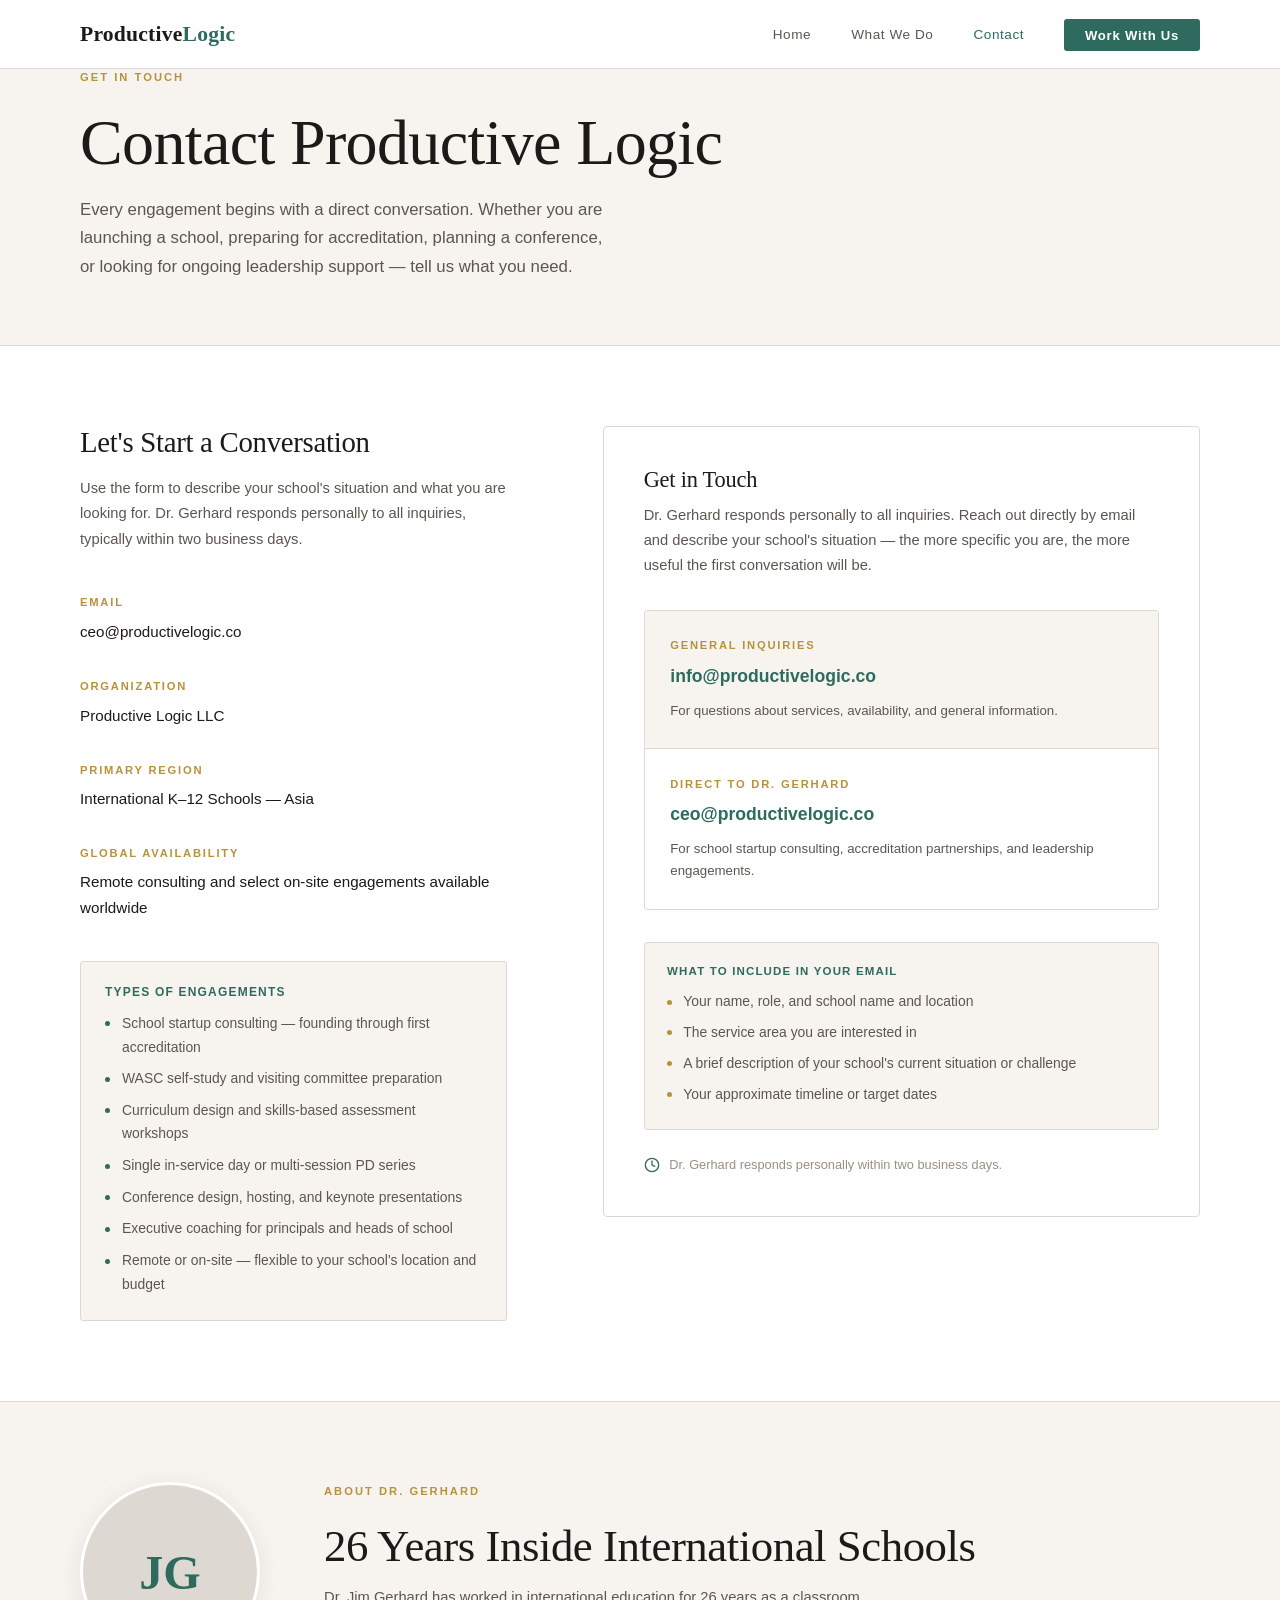
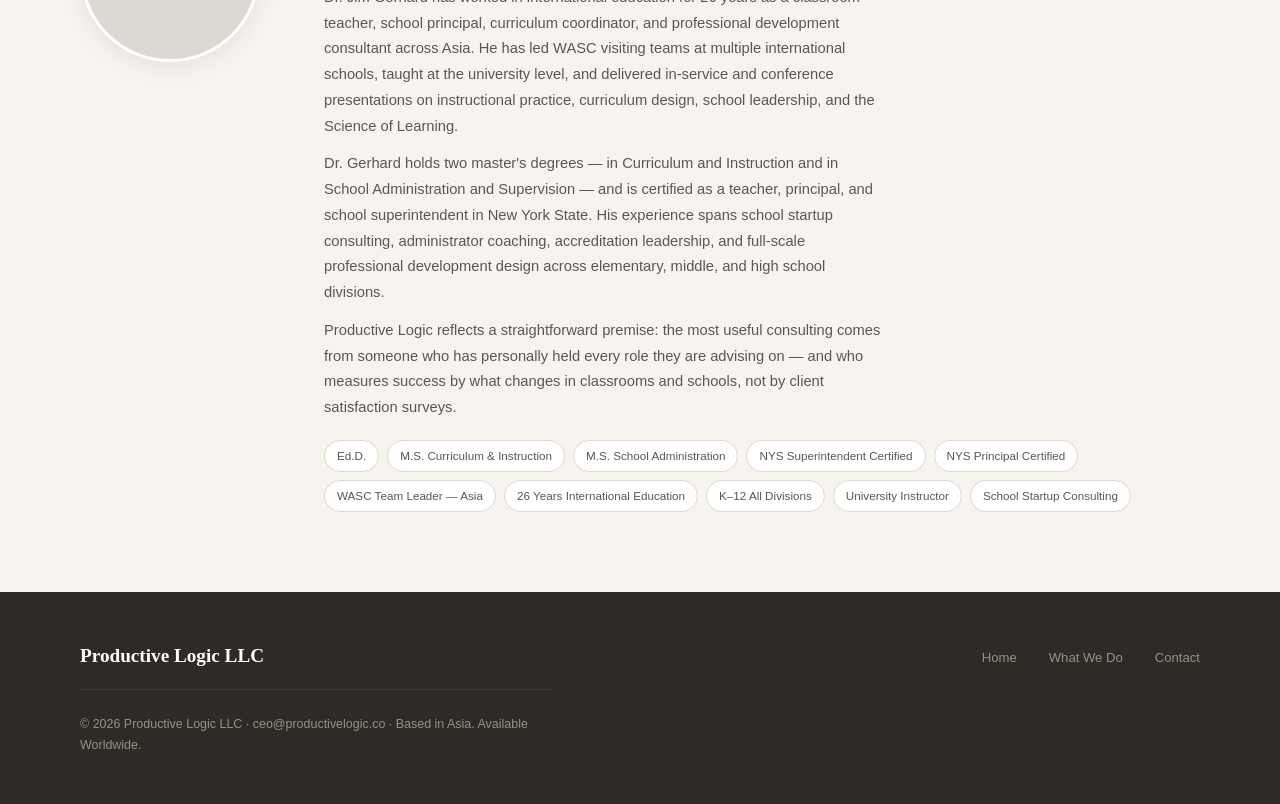
==== contact.html @ 3599cb8c "Rename contact (1).html to contact.html" ====
<!DOCTYPE html>
<html lang="en">
<head>
  <meta charset="UTF-8" />
  <meta name="viewport" content="width=device-width, initial-scale=1.0" />
  <title>Contact — Productive Logic</title>
  <meta name="description" content="Contact Productive Logic to discuss school startup consulting, WASC accreditation, professional development, conference hosting, or leadership consulting for your international school." />
  <link rel="stylesheet" href="css/style.css" />
  <style>
    .page-hero {
      background: var(--warm-bg);
      padding: 5rem 0 4rem;
      border-bottom: 1px solid var(--rule);
    }
    .page-hero h1 { margin-bottom: 1rem; }
    .page-hero p  { font-size: 1.05rem; max-width: 58ch; }

    .contact-section { padding: 5rem 0; }
    .contact-layout {
      display: grid;
      grid-template-columns: 1fr 1.4fr;
      gap: 6rem;
      align-items: start;
    }

    .contact-info h2 { font-size: 1.8rem; margin-bottom: 1rem; }
    .contact-info > p { font-size: 0.92rem; line-height: 1.75; margin-bottom: 2.5rem; }

    .contact-block { margin-bottom: 2rem; }
    .contact-block-label {
      font-size: 0.7rem;
      font-weight: 600;
      letter-spacing: 0.16em;
      text-transform: uppercase;
      color: var(--gold);
      display: block;
      margin-bottom: 0.4rem;
    }
    .contact-block a, .contact-block p {
      font-size: 0.95rem;
      color: var(--ink);
      font-weight: 500;
    }
    .contact-block a:hover { color: var(--accent); }

    .availability-box {
      background: var(--warm-bg);
      border: 1px solid var(--rule);
      padding: 1.5rem;
      border-radius: 3px;
      margin-top: 2.5rem;
    }
    .availability-box h4 {
      font-family: 'Inter', sans-serif;
      font-size: 0.75rem;
      font-weight: 600;
      letter-spacing: 0.1em;
      text-transform: uppercase;
      color: var(--accent);
      margin-bottom: 0.75rem;
    }
    .availability-box ul { list-style: none; display: flex; flex-direction: column; gap: 0.5rem; }
    .availability-box li {
      display: flex;
      align-items: flex-start;
      gap: 0.75rem;
      font-size: 0.87rem;
      color: var(--slate);
    }
    .availability-box li::before {
      content: '';
      flex-shrink: 0;
      width: 5px; height: 5px;
      border-radius: 50%;
      background: var(--accent);
      margin-top: 0.6rem;
    }

    .contact-form-wrap {
      background: var(--white);
      border: 1px solid var(--rule);
      border-radius: 4px;
      padding: 2.5rem;
    }
    .contact-form-wrap h3 { font-size: 1.4rem; margin-bottom: 0.6rem; }
    .contact-form-wrap > p { font-size: 0.92rem; color: var(--slate); margin-bottom: 2rem; line-height: 1.7; }

    .direct-contact-block {
      display: flex;
      flex-direction: column;
      gap: 0;
      border: 1px solid var(--rule);
      border-radius: 3px;
      overflow: hidden;
      margin-bottom: 2rem;
    }
    .direct-contact-item { padding: 1.6rem; }
    .direct-contact-item:first-child { background: var(--warm-bg); }
    .direct-contact-divider { height: 1px; background: var(--rule); }
    .direct-email {
      display: block;
      font-size: 1.1rem;
      font-weight: 600;
      color: var(--accent);
      margin: 0.3rem 0 0.5rem;
      transition: color 0.2s;
      word-break: break-all;
    }
    .direct-email:hover { color: var(--accent-lt); }
    .direct-note { font-size: 0.83rem; color: var(--slate); margin: 0; }

    .what-to-include {
      background: var(--warm-bg);
      border: 1px solid var(--rule);
      padding: 1.4rem;
      border-radius: 3px;
      margin-bottom: 1.5rem;
    }
    .what-to-include h4 {
      font-family: 'Inter', sans-serif;
      font-size: 0.72rem;
      font-weight: 600;
      letter-spacing: 0.1em;
      text-transform: uppercase;
      color: var(--accent);
      margin-bottom: 0.75rem;
    }
    .what-to-include ul { list-style: none; display: flex; flex-direction: column; gap: 0.45rem; }
    .what-to-include li {
      display: flex;
      align-items: flex-start;
      gap: 0.7rem;
      font-size: 0.87rem;
      color: var(--slate);
    }
    .what-to-include li::before {
      content: '';
      flex-shrink: 0;
      width: 5px; height: 5px;
      border-radius: 50%;
      background: var(--gold);
      margin-top: 0.58rem;
    }

    .response-note {
      display: flex;
      align-items: center;
      gap: 0.6rem;
      font-size: 0.8rem;
      color: var(--mid);
    }
    .response-note svg { flex-shrink: 0; color: var(--accent); }

    /* About strip */
    .about-strip {
      background: var(--warm-bg);
      padding: 5rem 0;
      border-top: 1px solid var(--rule);
    }
    .about-inner {
      display: grid;
      grid-template-columns: auto 1fr;
      gap: 4rem;
      align-items: start;
    }
    .about-avatar {
      width: 180px; height: 180px;
      border-radius: 50%;
      background: var(--rule);
      display: flex;
      align-items: center;
      justify-content: center;
      flex-shrink: 0;
      border: 3px solid var(--white);
      box-shadow: 0 4px 24px rgba(0,0,0,0.08);
    }
    .about-avatar-initials {
      font-family: 'Cormorant Garamond', serif;
      font-size: 3rem;
      font-weight: 600;
      color: var(--accent);
    }
    .about-text h2 { margin-bottom: 0.8rem; }
    .about-text p  { font-size: 0.92rem; line-height: 1.75; margin-bottom: 0.75rem; }
    .credential-pills { display: flex; flex-wrap: wrap; gap: 0.5rem; margin-top: 1.2rem; }
    .pill {
      background: var(--white);
      border: 1px solid var(--rule);
      color: var(--slate);
      font-size: 0.73rem;
      font-weight: 500;
      padding: 0.32rem 0.75rem;
      border-radius: 100px;
    }

    @media (max-width: 768px) {
      .contact-layout { grid-template-columns: 1fr; gap: 3rem; }
      .about-inner { grid-template-columns: 1fr; gap: 2rem; }
      .about-avatar { width: 120px; height: 120px; }
      .about-avatar-initials { font-size: 2rem; }
    }
  </style>
</head>
<body class="page-body">

  <nav>
    <div class="nav-inner">
      <a href="index.html" class="nav-logo">Productive<span>Logic</span></a>
      <button class="nav-toggle" aria-label="Toggle menu"><span></span><span></span><span></span></button>
      <ul class="nav-links">
        <li><a href="index.html">Home</a></li>
        <li><a href="what-we-do.html">What We Do</a></li>
        <li><a href="contact.html" class="active">Contact</a></li>
        <li><a href="contact.html" class="nav-cta">Work With Us</a></li>
      </ul>
    </div>
  </nav>

  <section class="page-hero">
    <div class="container">
      <span class="section-label">Get in Touch</span>
      <h1>Contact Productive Logic</h1>
      <p>Every engagement begins with a direct conversation. Whether you are launching a school, preparing for accreditation, planning a conference, or looking for ongoing leadership support — tell us what you need.</p>
    </div>
  </section>

  <section class="contact-section">
    <div class="container">
      <div class="contact-layout">

        <div class="contact-info">
          <h2>Let's Start a Conversation</h2>
          <p>Use the form to describe your school's situation and what you are looking for. Dr. Gerhard responds personally to all inquiries, typically within two business days.</p>

          <div class="contact-block">
            <span class="contact-block-label">Email</span>
            <a href="mailto:ceo@productivelogic.co">ceo@productivelogic.co</a>
          </div>
          <div class="contact-block">
            <span class="contact-block-label">Organization</span>
            <p>Productive Logic LLC</p>
          </div>
          <div class="contact-block">
            <span class="contact-block-label">Primary Region</span>
            <p>International K–12 Schools — Asia</p>
          </div>
          <div class="contact-block">
            <span class="contact-block-label">Global Availability</span>
            <p>Remote consulting and select on-site engagements available worldwide</p>
          </div>

          <div class="availability-box">
            <h4>Types of Engagements</h4>
            <ul>
              <li>School startup consulting — founding through first accreditation</li>
              <li>WASC self-study and visiting committee preparation</li>
              <li>Curriculum design and skills-based assessment workshops</li>
              <li>Single in-service day or multi-session PD series</li>
              <li>Conference design, hosting, and keynote presentations</li>
              <li>Executive coaching for principals and heads of school</li>
              <li>Remote or on-site — flexible to your school's location and budget</li>
            </ul>
          </div>
        </div>

        <div class="contact-form-wrap">
          <h3>Get in Touch</h3>
          <p>Dr. Gerhard responds personally to all inquiries. Reach out directly by email and describe your school's situation — the more specific you are, the more useful the first conversation will be.</p>

          <div class="direct-contact-block">
            <div class="direct-contact-item">
              <span class="contact-block-label">General Inquiries</span>
              <a href="mailto:info@productivelogic.co" class="direct-email">info@productivelogic.co</a>
              <p class="direct-note">For questions about services, availability, and general information.</p>
            </div>
            <div class="direct-contact-divider"></div>
            <div class="direct-contact-item">
              <span class="contact-block-label">Direct to Dr. Gerhard</span>
              <a href="mailto:ceo@productivelogic.co" class="direct-email">ceo@productivelogic.co</a>
              <p class="direct-note">For school startup consulting, accreditation partnerships, and leadership engagements.</p>
            </div>
          </div>

          <div class="what-to-include">
            <h4>What to Include in Your Email</h4>
            <ul>
              <li>Your name, role, and school name and location</li>
              <li>The service area you are interested in</li>
              <li>A brief description of your school's current situation or challenge</li>
              <li>Your approximate timeline or target dates</li>
            </ul>
          </div>

          <div class="response-note">
            <svg viewBox="0 0 24 24" width="16" height="16" stroke="currentColor" fill="none" stroke-width="2" stroke-linecap="round" stroke-linejoin="round"><circle cx="12" cy="12" r="10"/><polyline points="12 6 12 12 16 14"/></svg>
            Dr. Gerhard responds personally within two business days.
          </div>
        </div>

      </div>
    </div>
  </section>

  <section class="about-strip">
    <div class="container">
      <div class="about-inner">
        <div class="about-avatar">
          <span class="about-avatar-initials">JG</span>
        </div>
        <div class="about-text">
          <span class="section-label">About Dr. Gerhard</span>
          <h2>26 Years Inside International Schools</h2>
          <p>
            Dr. Jim Gerhard has worked in international education for 26 years as a classroom teacher, school principal, curriculum coordinator, and professional development consultant across Asia. He has led WASC visiting teams at multiple international schools, taught at the university level, and delivered in-service and conference presentations on instructional practice, curriculum design, school leadership, and the Science of Learning.
          </p>
          <p>
            Dr. Gerhard holds two master's degrees — in Curriculum and Instruction and in School Administration and Supervision — and is certified as a teacher, principal, and school superintendent in New York State. His experience spans school startup consulting, administrator coaching, accreditation leadership, and full-scale professional development design across elementary, middle, and high school divisions.
          </p>
          <p>
            Productive Logic reflects a straightforward premise: the most useful consulting comes from someone who has personally held every role they are advising on — and who measures success by what changes in classrooms and schools, not by client satisfaction surveys.
          </p>
          <div class="credential-pills">
            <span class="pill">Ed.D.</span>
            <span class="pill">M.S. Curriculum &amp; Instruction</span>
            <span class="pill">M.S. School Administration</span>
            <span class="pill">NYS Superintendent Certified</span>
            <span class="pill">NYS Principal Certified</span>
            <span class="pill">WASC Team Leader — Asia</span>
            <span class="pill">26 Years International Education</span>
            <span class="pill">K–12 All Divisions</span>
            <span class="pill">University Instructor</span>
            <span class="pill">School Startup Consulting</span>
          </div>
        </div>
      </div>
    </div>
  </section>

  <footer>
    <div class="container">
      <div class="footer-inner">
        <div class="footer-logo">Productive Logic LLC</div>
        <ul class="footer-links">
          <li><a href="index.html">Home</a></li>
          <li><a href="what-we-do.html">What We Do</a></li>
          <li><a href="contact.html">Contact</a></li>
        </ul>
      </div>
      <p class="footer-copy">© 2026 Productive Logic LLC · ceo@productivelogic.co · Based in Asia. Available Worldwide.</p>
    </div>
  </footer>

  <script src="js/main.js"></script>
</body>
</html>
---- css/style.css ----
/* ============================================
   PRODUCTIVE LOGIC — Design System
   Palette: Modern Warm
   ============================================ */

:root {
  --ink:        #1C1A18;
  --warm-dark:  #2E2A25;
  --slate:      #5C5650;
  --mid:        #9A8F85;
  --rule:       #DDD8D2;
  --warm-bg:    #F7F4F0;
  --white:      #FFFFFF;
  --accent:     #2E6B5E;   /* deep teal — confident, international */
  --accent-lt:  #3D8C7C;
  --gold:       #B8923A;   /* warm credential marker */
  --gold-lt:    #F0E6D0;
}

/* ---- Reset ---- */
*, *::before, *::after { box-sizing: border-box; margin: 0; padding: 0; }
html { font-size: 16px; scroll-behavior: smooth; }
img { display: block; max-width: 100%; }
a { color: inherit; text-decoration: none; }

/* ---- Typography ---- */
@import url('https://fonts.googleapis.com/css2?family=Cormorant+Garamond:ital,wght@0,400;0,500;0,600;1,400;1,500&family=Inter:wght@300;400;500;600&display=swap');

body {
  font-family: 'Inter', sans-serif;
  font-weight: 400;
  font-size: 1rem;
  line-height: 1.7;
  color: var(--ink);
  background: var(--white);
  -webkit-font-smoothing: antialiased;
}

h1, h2, h3, h4 {
  font-family: 'Cormorant Garamond', serif;
  font-weight: 500;
  line-height: 1.15;
  letter-spacing: -0.01em;
}

h1 { font-size: clamp(2.4rem, 5vw, 4rem); }
h2 { font-size: clamp(1.8rem, 3.5vw, 2.8rem); }
h3 { font-size: clamp(1.3rem, 2.5vw, 1.8rem); }
h4 { font-size: 1.2rem; }

p { color: var(--slate); max-width: 68ch; }

/* ---- Layout ---- */
.container {
  width: 90%;
  max-width: 1120px;
  margin: 0 auto;
}

section { padding: 6rem 0; }
section:first-of-type { padding-top: 0; }

.section-label {
  font-family: 'Inter', sans-serif;
  font-size: 0.7rem;
  font-weight: 600;
  letter-spacing: 0.18em;
  text-transform: uppercase;
  color: var(--gold);
  display: block;
  margin-bottom: 1.2rem;
}

/* ---- Navigation ---- */
nav {
  position: fixed;
  top: 0; left: 0; right: 0;
  z-index: 100;
  background: rgba(255,255,255,0.95);
  backdrop-filter: blur(8px);
  border-bottom: 1px solid var(--rule);
}

.nav-inner {
  display: flex;
  align-items: center;
  justify-content: space-between;
  height: 68px;
  width: 90%;
  max-width: 1120px;
  margin: 0 auto;
}

.nav-logo {
  font-family: 'Cormorant Garamond', serif;
  font-size: 1.35rem;
  font-weight: 600;
  color: var(--ink);
  letter-spacing: 0.01em;
}

.nav-logo span {
  color: var(--accent);
}

.nav-links {
  display: flex;
  gap: 2.5rem;
  list-style: none;
}

.nav-links a {
  font-size: 0.85rem;
  font-weight: 500;
  color: var(--slate);
  letter-spacing: 0.04em;
  transition: color 0.2s;
}

.nav-links a:hover,
.nav-links a.active { color: var(--accent); }

.nav-cta {
  background: var(--accent);
  color: var(--white) !important;
  padding: 0.55rem 1.3rem;
  border-radius: 3px;
  font-size: 0.82rem !important;
  font-weight: 600 !important;
  letter-spacing: 0.06em !important;
  transition: background 0.2s !important;
}

.nav-cta:hover { background: var(--accent-lt) !important; color: var(--white) !important; }

/* Mobile nav toggle */
.nav-toggle {
  display: none;
  flex-direction: column;
  gap: 5px;
  cursor: pointer;
  background: none;
  border: none;
  padding: 4px;
}
.nav-toggle span {
  display: block;
  width: 24px;
  height: 2px;
  background: var(--ink);
  transition: all 0.3s;
}

/* ---- Buttons ---- */
.btn {
  display: inline-block;
  padding: 0.85rem 2rem;
  font-family: 'Inter', sans-serif;
  font-size: 0.85rem;
  font-weight: 600;
  letter-spacing: 0.06em;
  text-transform: uppercase;
  border-radius: 3px;
  transition: all 0.22s;
  cursor: pointer;
  border: none;
}

.btn-primary {
  background: var(--accent);
  color: var(--white);
}
.btn-primary:hover { background: var(--accent-lt); }

.btn-outline {
  background: transparent;
  color: var(--accent);
  border: 1.5px solid var(--accent);
}
.btn-outline:hover {
  background: var(--accent);
  color: var(--white);
}

/* ---- Dividers ---- */
.rule { border: none; border-top: 1px solid var(--rule); margin: 0; }

/* ---- Footer ---- */
footer {
  background: var(--warm-dark);
  color: var(--mid);
  padding: 3rem 0;
}

.footer-inner {
  display: flex;
  align-items: center;
  justify-content: space-between;
  flex-wrap: wrap;
  gap: 1.5rem;
}

.footer-logo {
  font-family: 'Cormorant Garamond', serif;
  font-size: 1.2rem;
  font-weight: 600;
  color: var(--white);
}

.footer-links {
  display: flex;
  gap: 2rem;
  list-style: none;
}

.footer-links a {
  font-size: 0.82rem;
  color: var(--mid);
  transition: color 0.2s;
}
.footer-links a:hover { color: var(--white); }

.footer-copy {
  font-size: 0.78rem;
  color: var(--mid);
  width: 100%;
  padding-top: 1.5rem;
  border-top: 1px solid rgba(255,255,255,0.08);
  margin-top: 1rem;
}

/* ---- Page wrapper (offset fixed nav) ---- */
.page-body { padding-top: 68px; }

/* ---- Responsive ---- */
@media (max-width: 768px) {
  section { padding: 4rem 0; }

  .nav-links { display: none; flex-direction: column; gap: 0; }
  .nav-links.open {
    display: flex;
    position: absolute;
    top: 68px; left: 0; right: 0;
    background: var(--white);
    border-bottom: 1px solid var(--rule);
    padding: 1rem 0;
  }
  .nav-links.open li a {
    display: block;
    padding: 0.75rem 5%;
    font-size: 1rem;
  }
  .nav-toggle { display: flex; }

  .footer-inner { flex-direction: column; align-items: flex-start; }
}
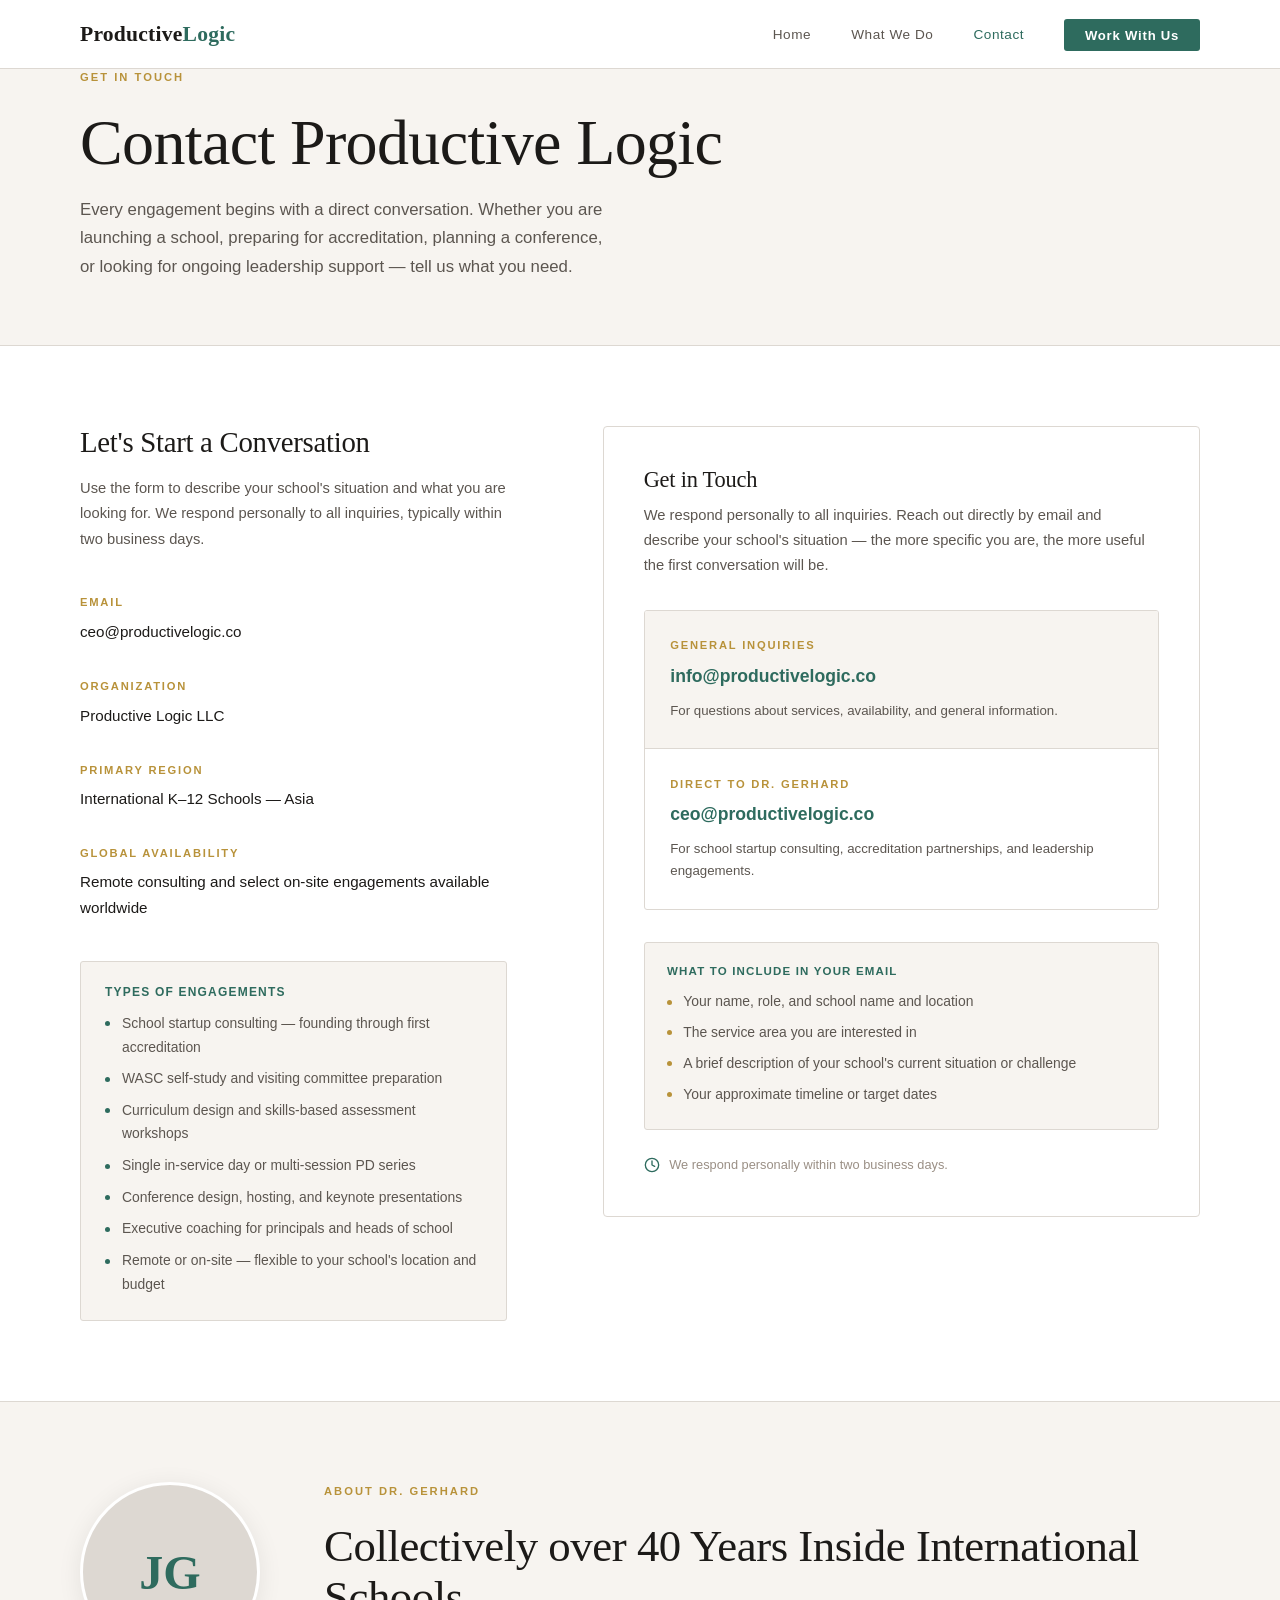
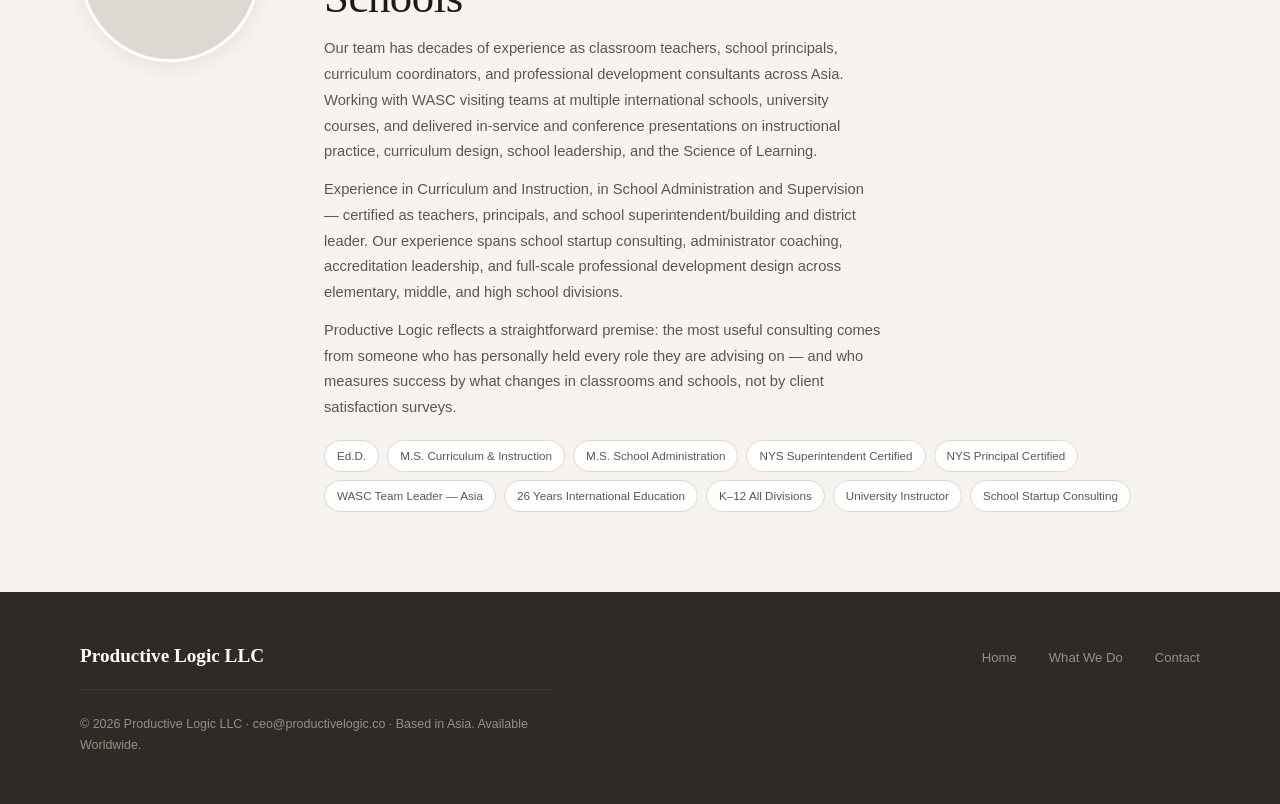
==== commit cb01c98c: "Update contact.html" ====
--- a/contact.html
+++ b/contact.html
@@ -230,7 +230,7 @@
 
         <div class="contact-info">
           <h2>Let's Start a Conversation</h2>
-          <p>Use the form to describe your school's situation and what you are looking for. Dr. Gerhard responds personally to all inquiries, typically within two business days.</p>
+          <p>Use the form to describe your school's situation and what you are looking for. We respond personally to all inquiries, typically within two business days.</p>
 
           <div class="contact-block">
             <span class="contact-block-label">Email</span>
@@ -265,7 +265,7 @@
 
         <div class="contact-form-wrap">
           <h3>Get in Touch</h3>
-          <p>Dr. Gerhard responds personally to all inquiries. Reach out directly by email and describe your school's situation — the more specific you are, the more useful the first conversation will be.</p>
+          <p>We respond personally to all inquiries. Reach out directly by email and describe your school's situation — the more specific you are, the more useful the first conversation will be.</p>
 
           <div class="direct-contact-block">
             <div class="direct-contact-item">
@@ -293,7 +293,7 @@
 
           <div class="response-note">
             <svg viewBox="0 0 24 24" width="16" height="16" stroke="currentColor" fill="none" stroke-width="2" stroke-linecap="round" stroke-linejoin="round"><circle cx="12" cy="12" r="10"/><polyline points="12 6 12 12 16 14"/></svg>
-            Dr. Gerhard responds personally within two business days.
+            We respond personally within two business days.
           </div>
         </div>
 
@@ -309,12 +309,12 @@
         </div>
         <div class="about-text">
           <span class="section-label">About Dr. Gerhard</span>
-          <h2>26 Years Inside International Schools</h2>
+          <h2>Collectively over 40 Years Inside International Schools</h2>
           <p>
-            Dr. Jim Gerhard has worked in international education for 26 years as a classroom teacher, school principal, curriculum coordinator, and professional development consultant across Asia. He has led WASC visiting teams at multiple international schools, taught at the university level, and delivered in-service and conference presentations on instructional practice, curriculum design, school leadership, and the Science of Learning.
+            Our team has decades of experience as classroom teachers, school principals, curriculum coordinators, and professional development consultants across Asia. Working with WASC visiting teams at multiple international schools, university courses, and delivered in-service and conference presentations on instructional practice, curriculum design, school leadership, and the Science of Learning.
           </p>
           <p>
-            Dr. Gerhard holds two master's degrees — in Curriculum and Instruction and in School Administration and Supervision — and is certified as a teacher, principal, and school superintendent in New York State. His experience spans school startup consulting, administrator coaching, accreditation leadership, and full-scale professional development design across elementary, middle, and high school divisions.
+            Experience in Curriculum and Instruction, in School Administration and Supervision — certified as teachers, principals, and school superintendent/building and district leader. Our experience spans school startup consulting, administrator coaching, accreditation leadership, and full-scale professional development design across elementary, middle, and high school divisions.
           </p>
           <p>
             Productive Logic reflects a straightforward premise: the most useful consulting comes from someone who has personally held every role they are advising on — and who measures success by what changes in classrooms and schools, not by client satisfaction surveys.
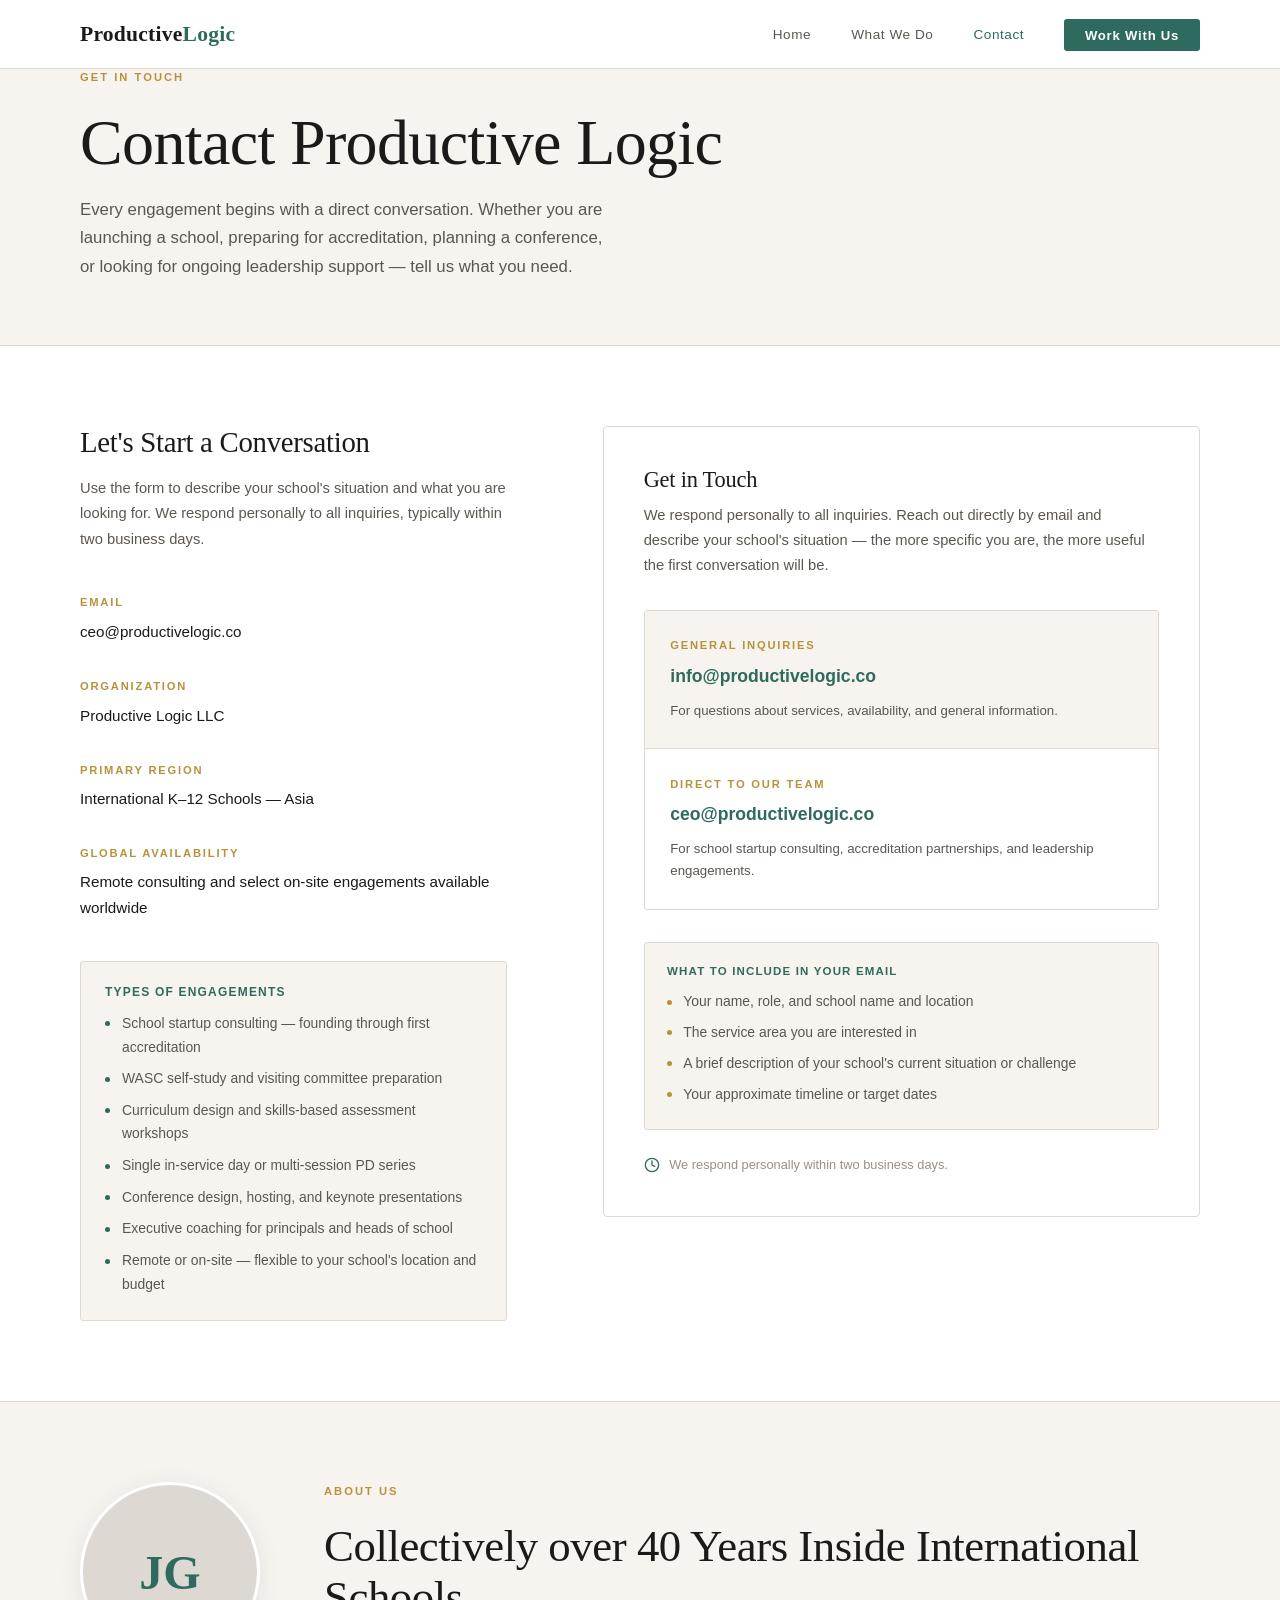
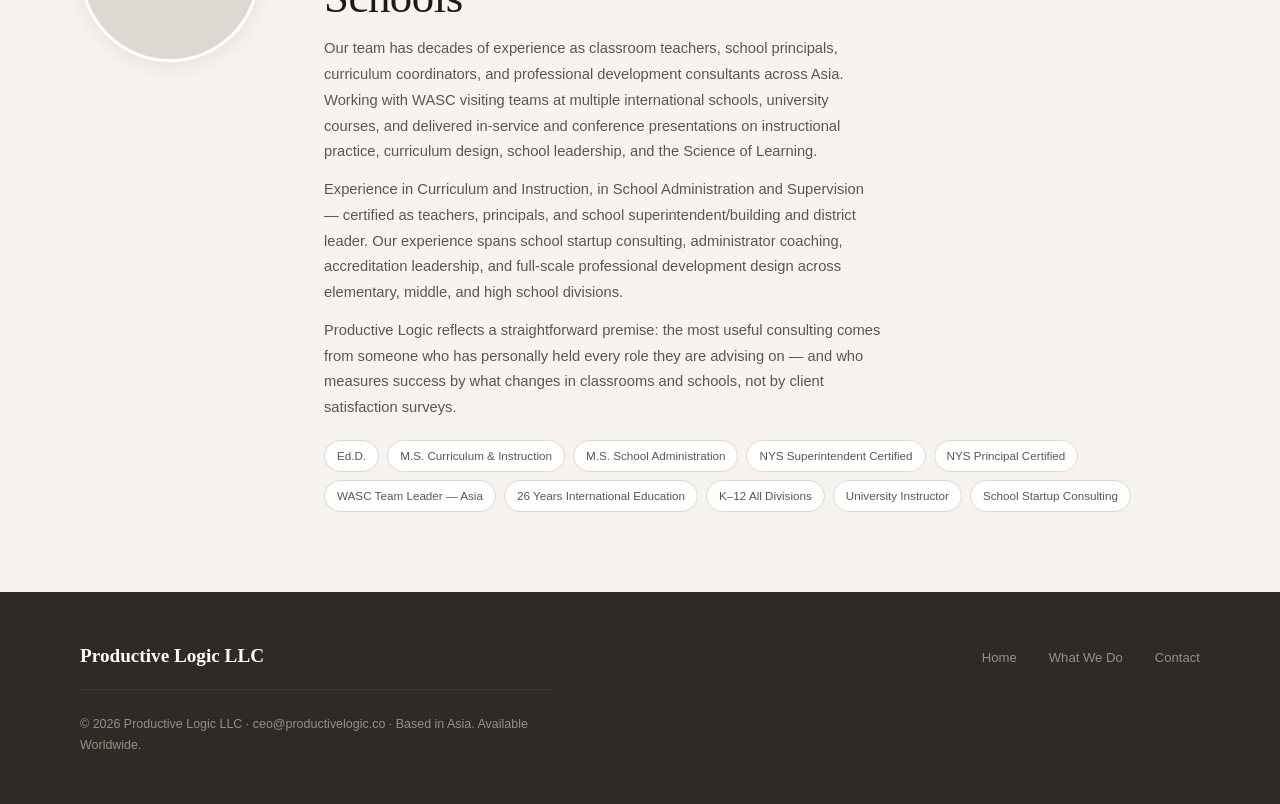
==== commit 8e309fd0: "Update contact.html" ====
--- a/contact.html
+++ b/contact.html
@@ -275,7 +275,7 @@
             </div>
             <div class="direct-contact-divider"></div>
             <div class="direct-contact-item">
-              <span class="contact-block-label">Direct to Dr. Gerhard</span>
+              <span class="contact-block-label">Direct to Our Team</span>
               <a href="mailto:ceo@productivelogic.co" class="direct-email">ceo@productivelogic.co</a>
               <p class="direct-note">For school startup consulting, accreditation partnerships, and leadership engagements.</p>
             </div>
@@ -308,7 +308,7 @@
           <span class="about-avatar-initials">JG</span>
         </div>
         <div class="about-text">
-          <span class="section-label">About Dr. Gerhard</span>
+          <span class="section-label">About Us</span>
           <h2>Collectively over 40 Years Inside International Schools</h2>
           <p>
             Our team has decades of experience as classroom teachers, school principals, curriculum coordinators, and professional development consultants across Asia. Working with WASC visiting teams at multiple international schools, university courses, and delivered in-service and conference presentations on instructional practice, curriculum design, school leadership, and the Science of Learning.
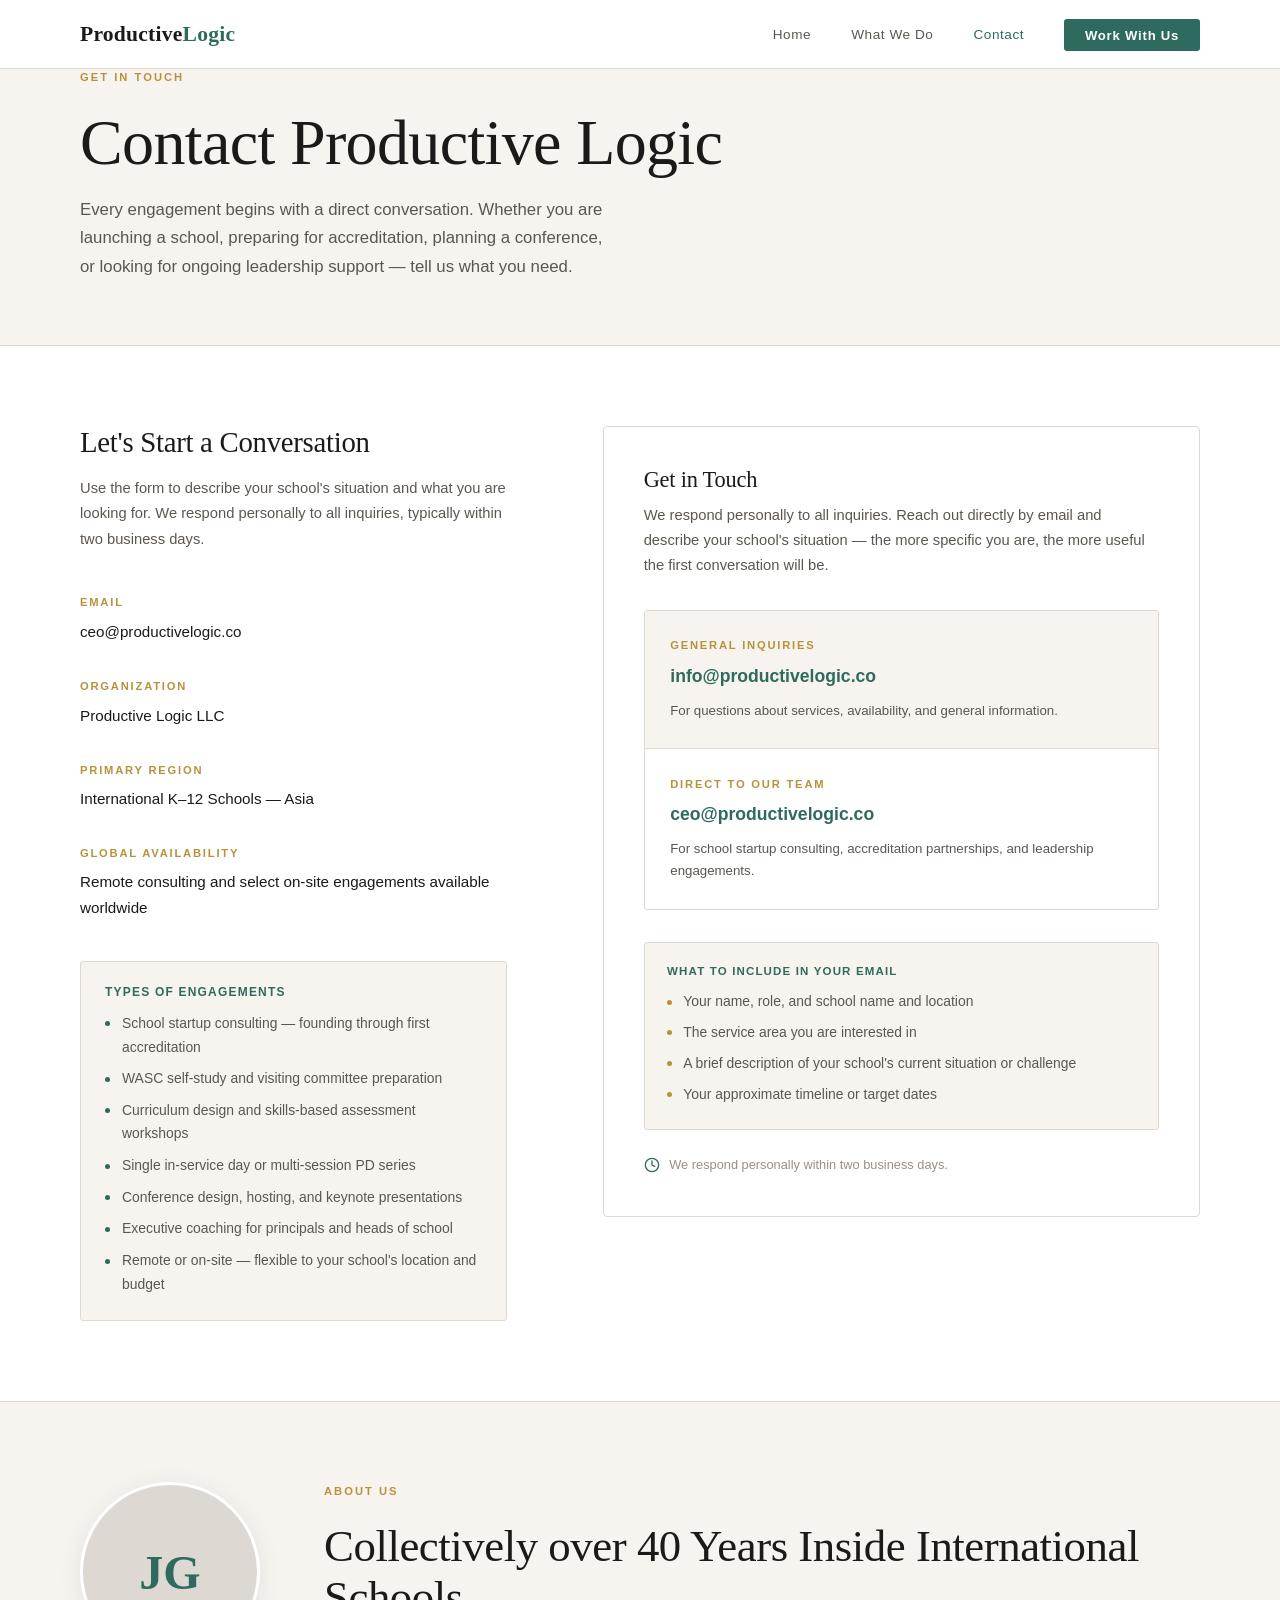
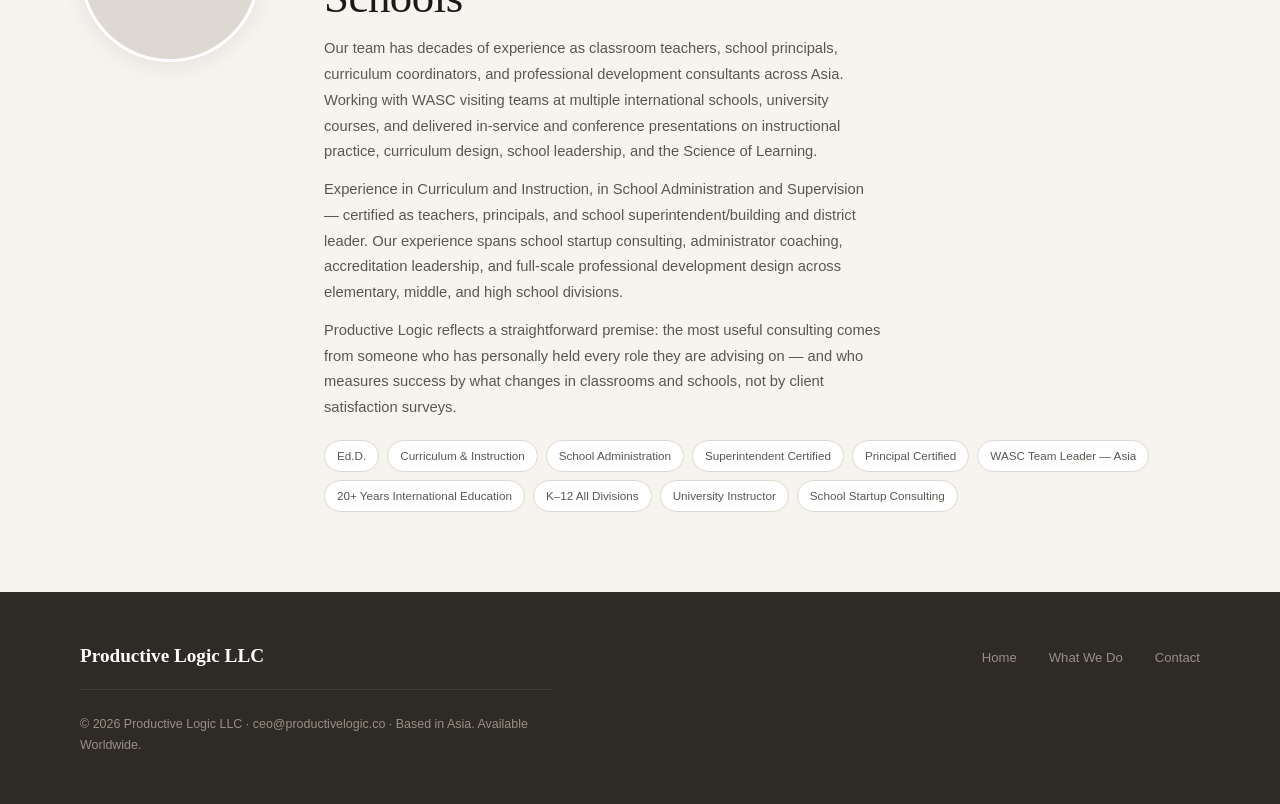
==== commit ca65b803: "Update contact.html" ====
--- a/contact.html
+++ b/contact.html
@@ -321,12 +321,12 @@
           </p>
           <div class="credential-pills">
             <span class="pill">Ed.D.</span>
-            <span class="pill">M.S. Curriculum &amp; Instruction</span>
-            <span class="pill">M.S. School Administration</span>
-            <span class="pill">NYS Superintendent Certified</span>
-            <span class="pill">NYS Principal Certified</span>
+            <span class="pill">Curriculum &amp; Instruction</span>
+            <span class="pill">School Administration</span>
+            <span class="pill">Superintendent Certified</span>
+            <span class="pill">Principal Certified</span>
             <span class="pill">WASC Team Leader — Asia</span>
-            <span class="pill">26 Years International Education</span>
+            <span class="pill">20+ Years International Education</span>
             <span class="pill">K–12 All Divisions</span>
             <span class="pill">University Instructor</span>
             <span class="pill">School Startup Consulting</span>
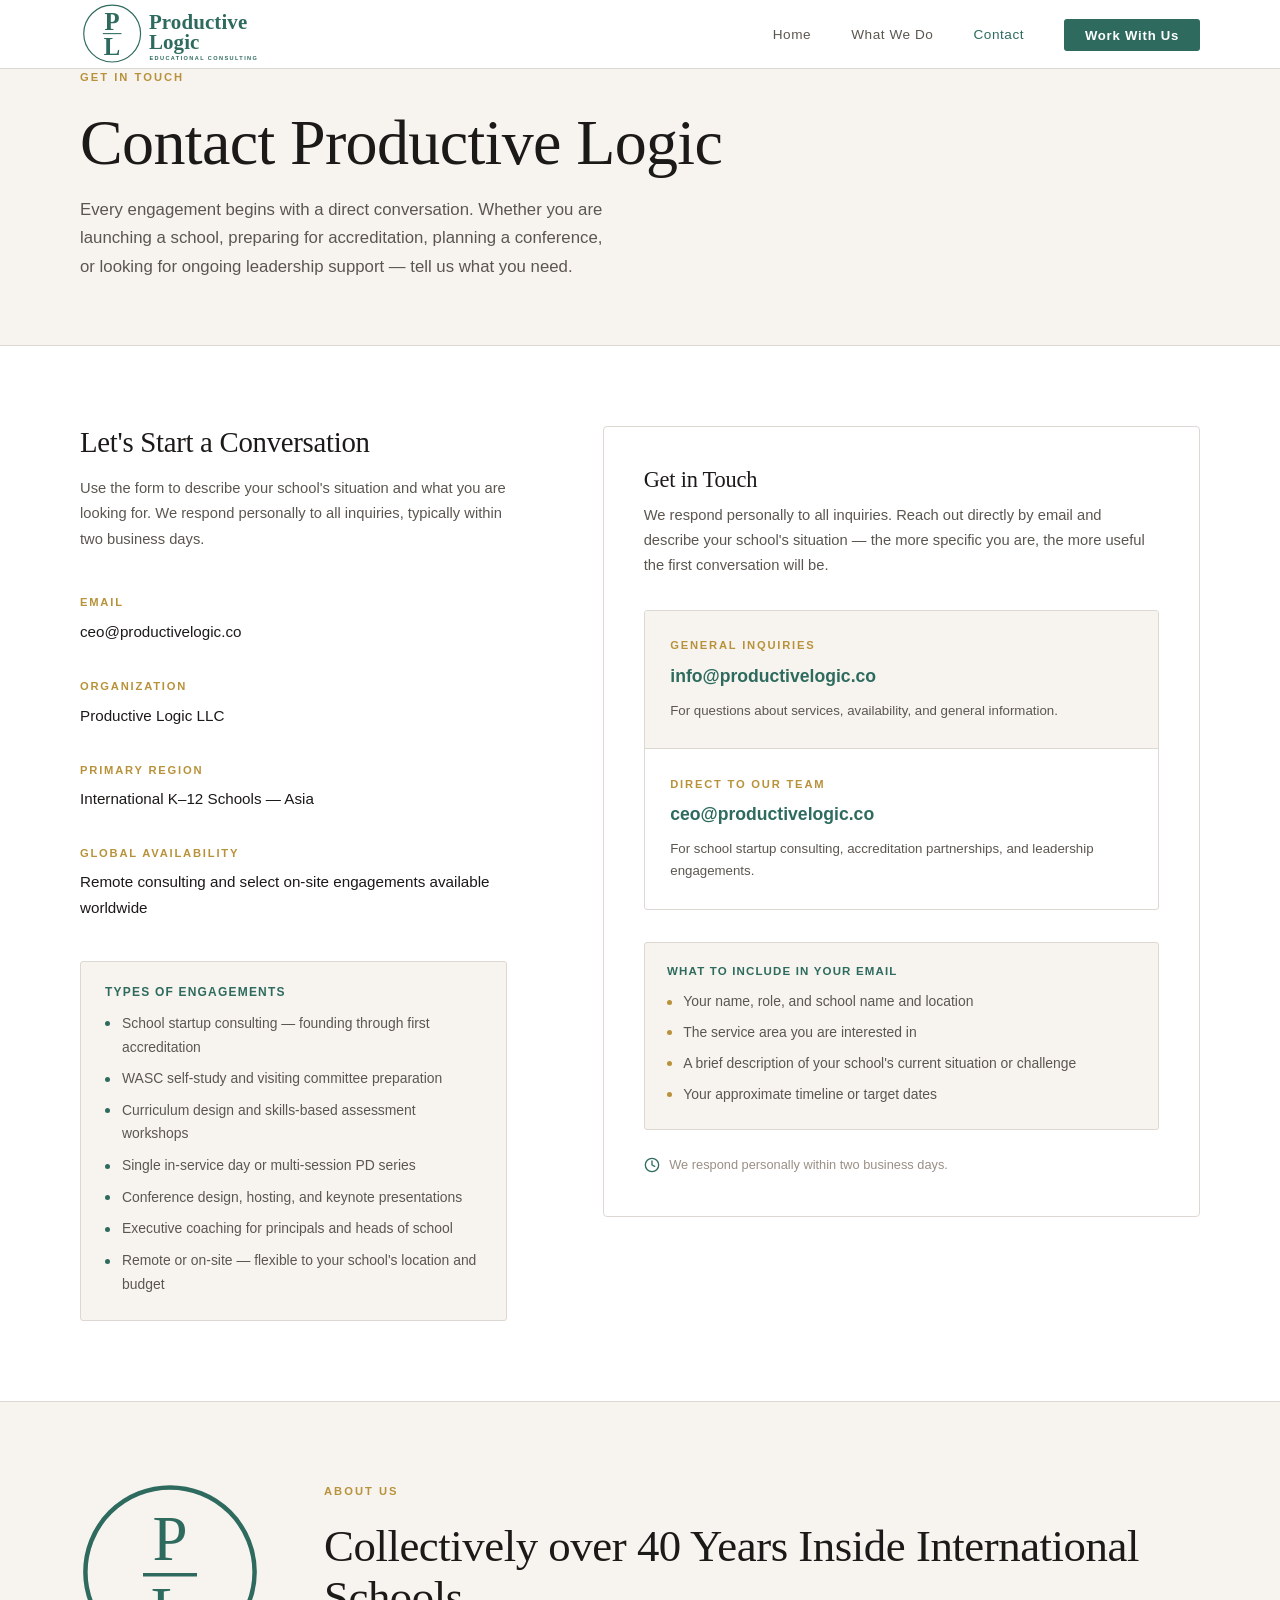
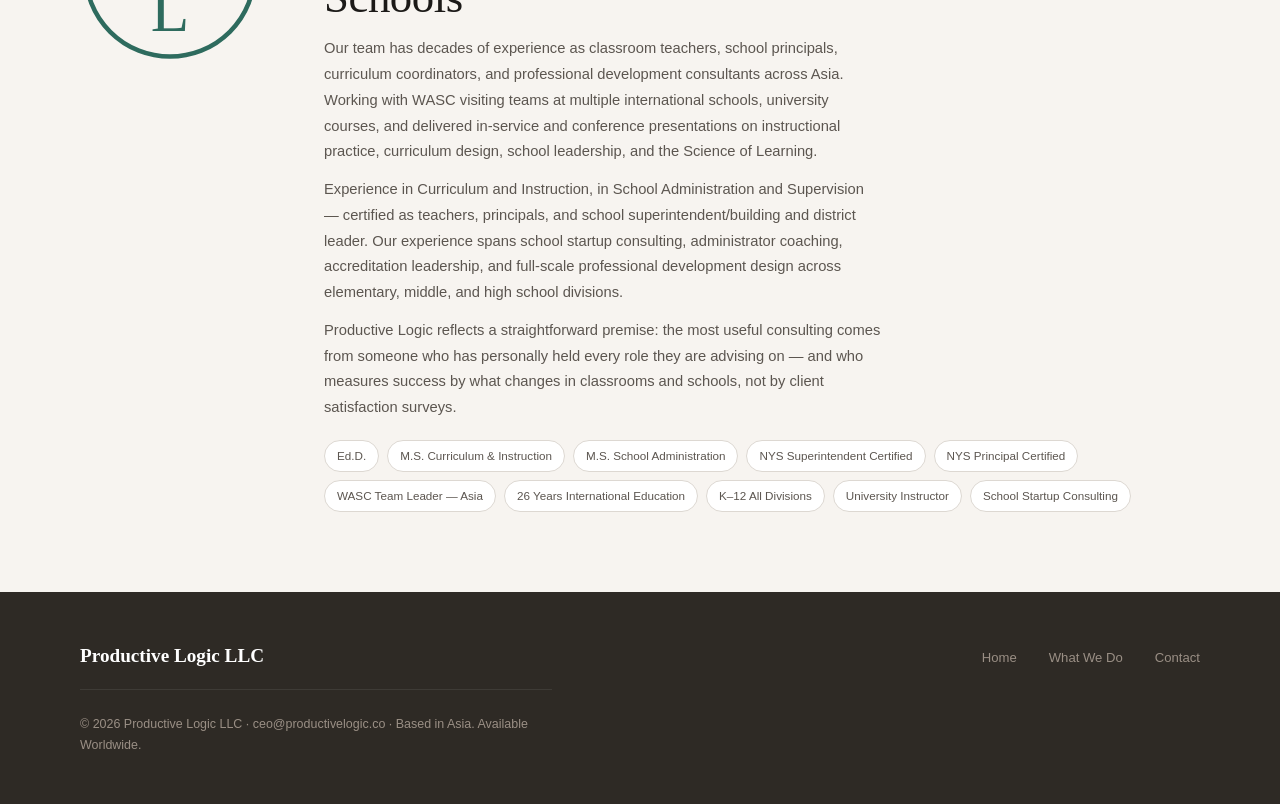
==== commit fd4853c8: "Update contact.html" ====
--- a/contact.html
+++ b/contact.html
@@ -1,3 +1,4 @@
+
 <!DOCTYPE html>
 <html lang="en">
 <head>
@@ -7,13 +8,39 @@
   <meta name="description" content="Contact Productive Logic to discuss school startup consulting, WASC accreditation, professional development, conference hosting, or leadership consulting for your international school." />
   <link rel="stylesheet" href="css/style.css" />
   <style>
+    /* Green Productive Logic branding */
+    .pl-brand-link {
+      display: inline-flex;
+      align-items: center;
+      line-height: 1;
+    }
+    .pl-brand-link svg {
+      width: 205px;
+      max-width: 31vw;
+      height: auto;
+      display: block;
+      color: var(--accent);
+    }
+    .pl-round-logo {
+      display: block;
+      width: 100%;
+      height: auto;
+      color: var(--accent);
+    }
+    @media (max-width: 480px) {
+      .pl-brand-link svg {
+        width: 155px;
+        max-width: 42vw;
+      }
+    }
+
     .page-hero {
       background: var(--warm-bg);
       padding: 5rem 0 4rem;
       border-bottom: 1px solid var(--rule);
     }
     .page-hero h1 { margin-bottom: 1rem; }
-    .page-hero p  { font-size: 1.05rem; max-width: 58ch; }
+    .page-hero p { font-size: 1.05rem; max-width: 58ch; }
 
     .contact-section { padding: 5rem 0; }
     .contact-layout {
@@ -23,8 +50,15 @@
       align-items: start;
     }
 
-    .contact-info h2 { font-size: 1.8rem; margin-bottom: 1rem; }
-    .contact-info > p { font-size: 0.92rem; line-height: 1.75; margin-bottom: 2.5rem; }
+    .contact-info h2 {
+      font-size: 1.8rem;
+      margin-bottom: 1rem;
+    }
+    .contact-info > p {
+      font-size: 0.92rem;
+      line-height: 1.75;
+      margin-bottom: 2.5rem;
+    }
 
     .contact-block { margin-bottom: 2rem; }
     .contact-block-label {
@@ -59,7 +93,12 @@
       color: var(--accent);
       margin-bottom: 0.75rem;
     }
-    .availability-box ul { list-style: none; display: flex; flex-direction: column; gap: 0.5rem; }
+    .availability-box ul {
+      list-style: none;
+      display: flex;
+      flex-direction: column;
+      gap: 0.5rem;
+    }
     .availability-box li {
       display: flex;
       align-items: flex-start;
@@ -70,7 +109,8 @@
     .availability-box li::before {
       content: '';
       flex-shrink: 0;
-      width: 5px; height: 5px;
+      width: 5px;
+      height: 5px;
       border-radius: 50%;
       background: var(--accent);
       margin-top: 0.6rem;
@@ -82,8 +122,16 @@
       border-radius: 4px;
       padding: 2.5rem;
     }
-    .contact-form-wrap h3 { font-size: 1.4rem; margin-bottom: 0.6rem; }
-    .contact-form-wrap > p { font-size: 0.92rem; color: var(--slate); margin-bottom: 2rem; line-height: 1.7; }
+    .contact-form-wrap h3 {
+      font-size: 1.4rem;
+      margin-bottom: 0.6rem;
+    }
+    .contact-form-wrap > p {
+      font-size: 0.92rem;
+      color: var(--slate);
+      margin-bottom: 2rem;
+      line-height: 1.7;
+    }
 
     .direct-contact-block {
       display: flex;
@@ -95,8 +143,13 @@
       margin-bottom: 2rem;
     }
     .direct-contact-item { padding: 1.6rem; }
-    .direct-contact-item:first-child { background: var(--warm-bg); }
-    .direct-contact-divider { height: 1px; background: var(--rule); }
+    .direct-contact-item:first-child {
+      background: var(--warm-bg);
+    }
+    .direct-contact-divider {
+      height: 1px;
+      background: var(--rule);
+    }
     .direct-email {
       display: block;
       font-size: 1.1rem;
@@ -107,7 +160,11 @@
       word-break: break-all;
     }
     .direct-email:hover { color: var(--accent-lt); }
-    .direct-note { font-size: 0.83rem; color: var(--slate); margin: 0; }
+    .direct-note {
+      font-size: 0.83rem;
+      color: var(--slate);
+      margin: 0;
+    }
 
     .what-to-include {
       background: var(--warm-bg);
@@ -125,7 +182,12 @@
       color: var(--accent);
       margin-bottom: 0.75rem;
     }
-    .what-to-include ul { list-style: none; display: flex; flex-direction: column; gap: 0.45rem; }
+    .what-to-include ul {
+      list-style: none;
+      display: flex;
+      flex-direction: column;
+      gap: 0.45rem;
+    }
     .what-to-include li {
       display: flex;
       align-items: flex-start;
@@ -136,7 +198,8 @@
     .what-to-include li::before {
       content: '';
       flex-shrink: 0;
-      width: 5px; height: 5px;
+      width: 5px;
+      height: 5px;
       border-radius: 50%;
       background: var(--gold);
       margin-top: 0.58rem;
@@ -149,9 +212,12 @@
       font-size: 0.8rem;
       color: var(--mid);
     }
-    .response-note svg { flex-shrink: 0; color: var(--accent); }
-
-    /* About strip */
+    .response-note svg {
+      flex-shrink: 0;
+      color: var(--accent);
+    }
+
+    /* About section and circular P/L logo */
     .about-strip {
       background: var(--warm-bg);
       padding: 5rem 0;
@@ -164,25 +230,30 @@
       align-items: start;
     }
     .about-avatar {
-      width: 180px; height: 180px;
+      width: 180px;
+      height: 180px;
       border-radius: 50%;
-      background: var(--rule);
+      background: transparent;
       display: flex;
       align-items: center;
       justify-content: center;
       flex-shrink: 0;
-      border: 3px solid var(--white);
-      box-shadow: 0 4px 24px rgba(0,0,0,0.08);
-    }
-    .about-avatar-initials {
-      font-family: 'Cormorant Garamond', serif;
-      font-size: 3rem;
-      font-weight: 600;
-      color: var(--accent);
-    }
+      border: none;
+      box-shadow: none;
+    }
+
     .about-text h2 { margin-bottom: 0.8rem; }
-    .about-text p  { font-size: 0.92rem; line-height: 1.75; margin-bottom: 0.75rem; }
-    .credential-pills { display: flex; flex-wrap: wrap; gap: 0.5rem; margin-top: 1.2rem; }
+    .about-text p {
+      font-size: 0.92rem;
+      line-height: 1.75;
+      margin-bottom: 0.75rem;
+    }
+    .credential-pills {
+      display: flex;
+      flex-wrap: wrap;
+      gap: 0.5rem;
+      margin-top: 1.2rem;
+    }
     .pill {
       background: var(--white);
       border: 1px solid var(--rule);
@@ -194,19 +265,81 @@
     }
 
     @media (max-width: 768px) {
-      .contact-layout { grid-template-columns: 1fr; gap: 3rem; }
-      .about-inner { grid-template-columns: 1fr; gap: 2rem; }
-      .about-avatar { width: 120px; height: 120px; }
-      .about-avatar-initials { font-size: 2rem; }
+      .contact-layout {
+        grid-template-columns: 1fr;
+        gap: 3rem;
+      }
+      .about-inner {
+        grid-template-columns: 1fr;
+        gap: 2rem;
+      }
+      .about-avatar {
+        width: 120px;
+        height: 120px;
+      }
     }
   </style>
 </head>
+
 <body class="page-body">
 
   <nav>
     <div class="nav-inner">
-      <a href="index.html" class="nav-logo">Productive<span>Logic</span></a>
-      <button class="nav-toggle" aria-label="Toggle menu"><span></span><span></span><span></span></button>
+
+      <!-- Horizontal green Productive Logic logo -->
+      <a href="index.html"
+         class="nav-logo pl-brand-link"
+         aria-label="Productive Logic — Home">
+
+        <svg viewBox="0 0 440 140"
+             role="img"
+             aria-label="Productive Logic Educational Consulting"
+             xmlns="http://www.w3.org/2000/svg">
+
+          <circle cx="69" cy="70" r="61"
+                  fill="none"
+                  stroke="currentColor"
+                  stroke-width="2.5"/>
+
+          <text x="69" y="62"
+                text-anchor="middle"
+                font-size="53"
+                font-family="Georgia,serif"
+                fill="currentColor">P</text>
+
+          <line x1="49" y1="70"
+                x2="89" y2="70"
+                stroke="currentColor"
+                stroke-width="2.3"/>
+
+          <text x="69" y="115"
+                text-anchor="middle"
+                font-size="53"
+                font-family="Georgia,serif"
+                fill="currentColor">L</text>
+
+          <text x="148" y="60"
+                font-size="45"
+                font-family="Georgia,serif"
+                fill="currentColor">Productive</text>
+
+          <text x="148" y="103"
+                font-size="45"
+                font-family="Georgia,serif"
+                fill="currentColor">Logic</text>
+
+          <text x="149" y="126"
+                font-size="12"
+                letter-spacing="3"
+                font-family="Arial,sans-serif"
+                fill="currentColor">EDUCATIONAL CONSULTING</text>
+        </svg>
+      </a>
+
+      <button class="nav-toggle" aria-label="Toggle menu">
+        <span></span><span></span><span></span>
+      </button>
+
       <ul class="nav-links">
         <li><a href="index.html">Home</a></li>
         <li><a href="what-we-do.html">What We Do</a></li>
@@ -220,7 +353,12 @@
     <div class="container">
       <span class="section-label">Get in Touch</span>
       <h1>Contact Productive Logic</h1>
-      <p>Every engagement begins with a direct conversation. Whether you are launching a school, preparing for accreditation, planning a conference, or looking for ongoing leadership support — tell us what you need.</p>
+      <p>
+        Every engagement begins with a direct conversation.
+        Whether you are launching a school, preparing for
+        accreditation, planning a conference, or looking for
+        ongoing leadership support — tell us what you need.
+      </p>
     </div>
   </section>
 
@@ -230,69 +368,139 @@
 
         <div class="contact-info">
           <h2>Let's Start a Conversation</h2>
-          <p>Use the form to describe your school's situation and what you are looking for. We respond personally to all inquiries, typically within two business days.</p>
+          <p>
+            Use the form to describe your school's situation
+            and what you are looking for. We respond personally
+            to all inquiries, typically within two business days.
+          </p>
 
           <div class="contact-block">
             <span class="contact-block-label">Email</span>
-            <a href="mailto:ceo@productivelogic.co">ceo@productivelogic.co</a>
-          </div>
+            <a href="mailto:ceo@productivelogic.co">
+              ceo@productivelogic.co
+            </a>
+          </div>
+
           <div class="contact-block">
             <span class="contact-block-label">Organization</span>
             <p>Productive Logic LLC</p>
           </div>
+
           <div class="contact-block">
             <span class="contact-block-label">Primary Region</span>
             <p>International K–12 Schools — Asia</p>
           </div>
+
           <div class="contact-block">
             <span class="contact-block-label">Global Availability</span>
-            <p>Remote consulting and select on-site engagements available worldwide</p>
+            <p>
+              Remote consulting and select on-site engagements
+              available worldwide
+            </p>
           </div>
 
           <div class="availability-box">
             <h4>Types of Engagements</h4>
             <ul>
-              <li>School startup consulting — founding through first accreditation</li>
-              <li>WASC self-study and visiting committee preparation</li>
-              <li>Curriculum design and skills-based assessment workshops</li>
-              <li>Single in-service day or multi-session PD series</li>
-              <li>Conference design, hosting, and keynote presentations</li>
-              <li>Executive coaching for principals and heads of school</li>
-              <li>Remote or on-site — flexible to your school's location and budget</li>
+              <li>
+                School startup consulting — founding through
+                first accreditation
+              </li>
+              <li>
+                WASC self-study and visiting committee preparation
+              </li>
+              <li>
+                Curriculum design and skills-based assessment workshops
+              </li>
+              <li>
+                Single in-service day or multi-session PD series
+              </li>
+              <li>
+                Conference design, hosting, and keynote presentations
+              </li>
+              <li>
+                Executive coaching for principals and heads of school
+              </li>
+              <li>
+                Remote or on-site — flexible to your school's
+                location and budget
+              </li>
             </ul>
           </div>
         </div>
 
         <div class="contact-form-wrap">
           <h3>Get in Touch</h3>
-          <p>We respond personally to all inquiries. Reach out directly by email and describe your school's situation — the more specific you are, the more useful the first conversation will be.</p>
+          <p>
+            We respond personally to all inquiries. Reach out
+            directly by email and describe your school's situation
+            — the more specific you are, the more useful the
+            first conversation will be.
+          </p>
 
           <div class="direct-contact-block">
             <div class="direct-contact-item">
-              <span class="contact-block-label">General Inquiries</span>
-              <a href="mailto:info@productivelogic.co" class="direct-email">info@productivelogic.co</a>
-              <p class="direct-note">For questions about services, availability, and general information.</p>
+              <span class="contact-block-label">
+                General Inquiries
+              </span>
+              <a href="mailto:info@productivelogic.co"
+                 class="direct-email">
+                info@productivelogic.co
+              </a>
+              <p class="direct-note">
+                For questions about services, availability,
+                and general information.
+              </p>
             </div>
+
             <div class="direct-contact-divider"></div>
+
             <div class="direct-contact-item">
-              <span class="contact-block-label">Direct to Our Team</span>
-              <a href="mailto:ceo@productivelogic.co" class="direct-email">ceo@productivelogic.co</a>
-              <p class="direct-note">For school startup consulting, accreditation partnerships, and leadership engagements.</p>
+              <span class="contact-block-label">
+                Direct to Our Team
+              </span>
+              <a href="mailto:ceo@productivelogic.co"
+                 class="direct-email">
+                ceo@productivelogic.co
+              </a>
+              <p class="direct-note">
+                For school startup consulting, accreditation
+                partnerships, and leadership engagements.
+              </p>
             </div>
           </div>
 
           <div class="what-to-include">
             <h4>What to Include in Your Email</h4>
             <ul>
-              <li>Your name, role, and school name and location</li>
-              <li>The service area you are interested in</li>
-              <li>A brief description of your school's current situation or challenge</li>
-              <li>Your approximate timeline or target dates</li>
+              <li>
+                Your name, role, and school name and location
+              </li>
+              <li>
+                The service area you are interested in
+              </li>
+              <li>
+                A brief description of your school's current
+                situation or challenge
+              </li>
+              <li>
+                Your approximate timeline or target dates
+              </li>
             </ul>
           </div>
 
           <div class="response-note">
-            <svg viewBox="0 0 24 24" width="16" height="16" stroke="currentColor" fill="none" stroke-width="2" stroke-linecap="round" stroke-linejoin="round"><circle cx="12" cy="12" r="10"/><polyline points="12 6 12 12 16 14"/></svg>
+            <svg viewBox="0 0 24 24"
+                 width="16"
+                 height="16"
+                 stroke="currentColor"
+                 fill="none"
+                 stroke-width="2"
+                 stroke-linecap="round"
+                 stroke-linejoin="round">
+              <circle cx="12" cy="12" r="10"/>
+              <polyline points="12 6 12 12 16 14"/>
+            </svg>
             We respond personally within two business days.
           </div>
         </div>
@@ -301,37 +509,92 @@
     </div>
   </section>
 
+  <!-- About Us section with green circular P/L logo -->
   <section class="about-strip">
     <div class="container">
       <div class="about-inner">
+
         <div class="about-avatar">
-          <span class="about-avatar-initials">JG</span>
+          <svg class="pl-round-logo"
+               viewBox="0 0 200 200"
+               role="img"
+               aria-label="Productive Logic circular P over L logo"
+               xmlns="http://www.w3.org/2000/svg">
+
+            <circle cx="100" cy="100" r="94"
+                    fill="none"
+                    stroke="currentColor"
+                    stroke-width="5"/>
+
+            <text x="100" y="87"
+                  text-anchor="middle"
+                  font-family="Georgia,serif"
+                  font-size="70"
+                  fill="currentColor">P</text>
+
+            <line x1="70" y1="103"
+                  x2="130" y2="103"
+                  stroke="currentColor"
+                  stroke-width="4"/>
+
+            <text x="100" y="166"
+                  text-anchor="middle"
+                  font-family="Georgia,serif"
+                  font-size="70"
+                  fill="currentColor">L</text>
+          </svg>
         </div>
+
         <div class="about-text">
           <span class="section-label">About Us</span>
-          <h2>Collectively over 40 Years Inside International Schools</h2>
+
+          <h2>
+            Collectively over 40 Years Inside International Schools
+          </h2>
+
           <p>
-            Our team has decades of experience as classroom teachers, school principals, curriculum coordinators, and professional development consultants across Asia. Working with WASC visiting teams at multiple international schools, university courses, and delivered in-service and conference presentations on instructional practice, curriculum design, school leadership, and the Science of Learning.
+            Our team has decades of experience as classroom teachers,
+            school principals, curriculum coordinators, and
+            professional development consultants across Asia.
+            Working with WASC visiting teams at multiple international
+            schools, university courses, and delivered in-service
+            and conference presentations on instructional practice,
+            curriculum design, school leadership, and the
+            Science of Learning.
           </p>
+
           <p>
-            Experience in Curriculum and Instruction, in School Administration and Supervision — certified as teachers, principals, and school superintendent/building and district leader. Our experience spans school startup consulting, administrator coaching, accreditation leadership, and full-scale professional development design across elementary, middle, and high school divisions.
+            Experience in Curriculum and Instruction, in School
+            Administration and Supervision — certified as teachers,
+            principals, and school superintendent/building and
+            district leader. Our experience spans school startup
+            consulting, administrator coaching, accreditation
+            leadership, and full-scale professional development
+            design across elementary, middle, and high school divisions.
           </p>
+
           <p>
-            Productive Logic reflects a straightforward premise: the most useful consulting comes from someone who has personally held every role they are advising on — and who measures success by what changes in classrooms and schools, not by client satisfaction surveys.
+            Productive Logic reflects a straightforward premise:
+            the most useful consulting comes from someone who has
+            personally held every role they are advising on —
+            and who measures success by what changes in classrooms
+            and schools, not by client satisfaction surveys.
           </p>
+
           <div class="credential-pills">
             <span class="pill">Ed.D.</span>
-            <span class="pill">Curriculum &amp; Instruction</span>
-            <span class="pill">School Administration</span>
-            <span class="pill">Superintendent Certified</span>
-            <span class="pill">Principal Certified</span>
+            <span class="pill">M.S. Curriculum &amp; Instruction</span>
+            <span class="pill">M.S. School Administration</span>
+            <span class="pill">NYS Superintendent Certified</span>
+            <span class="pill">NYS Principal Certified</span>
             <span class="pill">WASC Team Leader — Asia</span>
-            <span class="pill">20+ Years International Education</span>
+            <span class="pill">26 Years International Education</span>
             <span class="pill">K–12 All Divisions</span>
             <span class="pill">University Instructor</span>
             <span class="pill">School Startup Consulting</span>
           </div>
         </div>
+
       </div>
     </div>
   </section>
@@ -346,7 +609,11 @@
           <li><a href="contact.html">Contact</a></li>
         </ul>
       </div>
-      <p class="footer-copy">© 2026 Productive Logic LLC · ceo@productivelogic.co · Based in Asia. Available Worldwide.</p>
+
+      <p class="footer-copy">
+        © 2026 Productive Logic LLC · ceo@productivelogic.co ·
+        Based in Asia. Available Worldwide.
+      </p>
     </div>
   </footer>
 
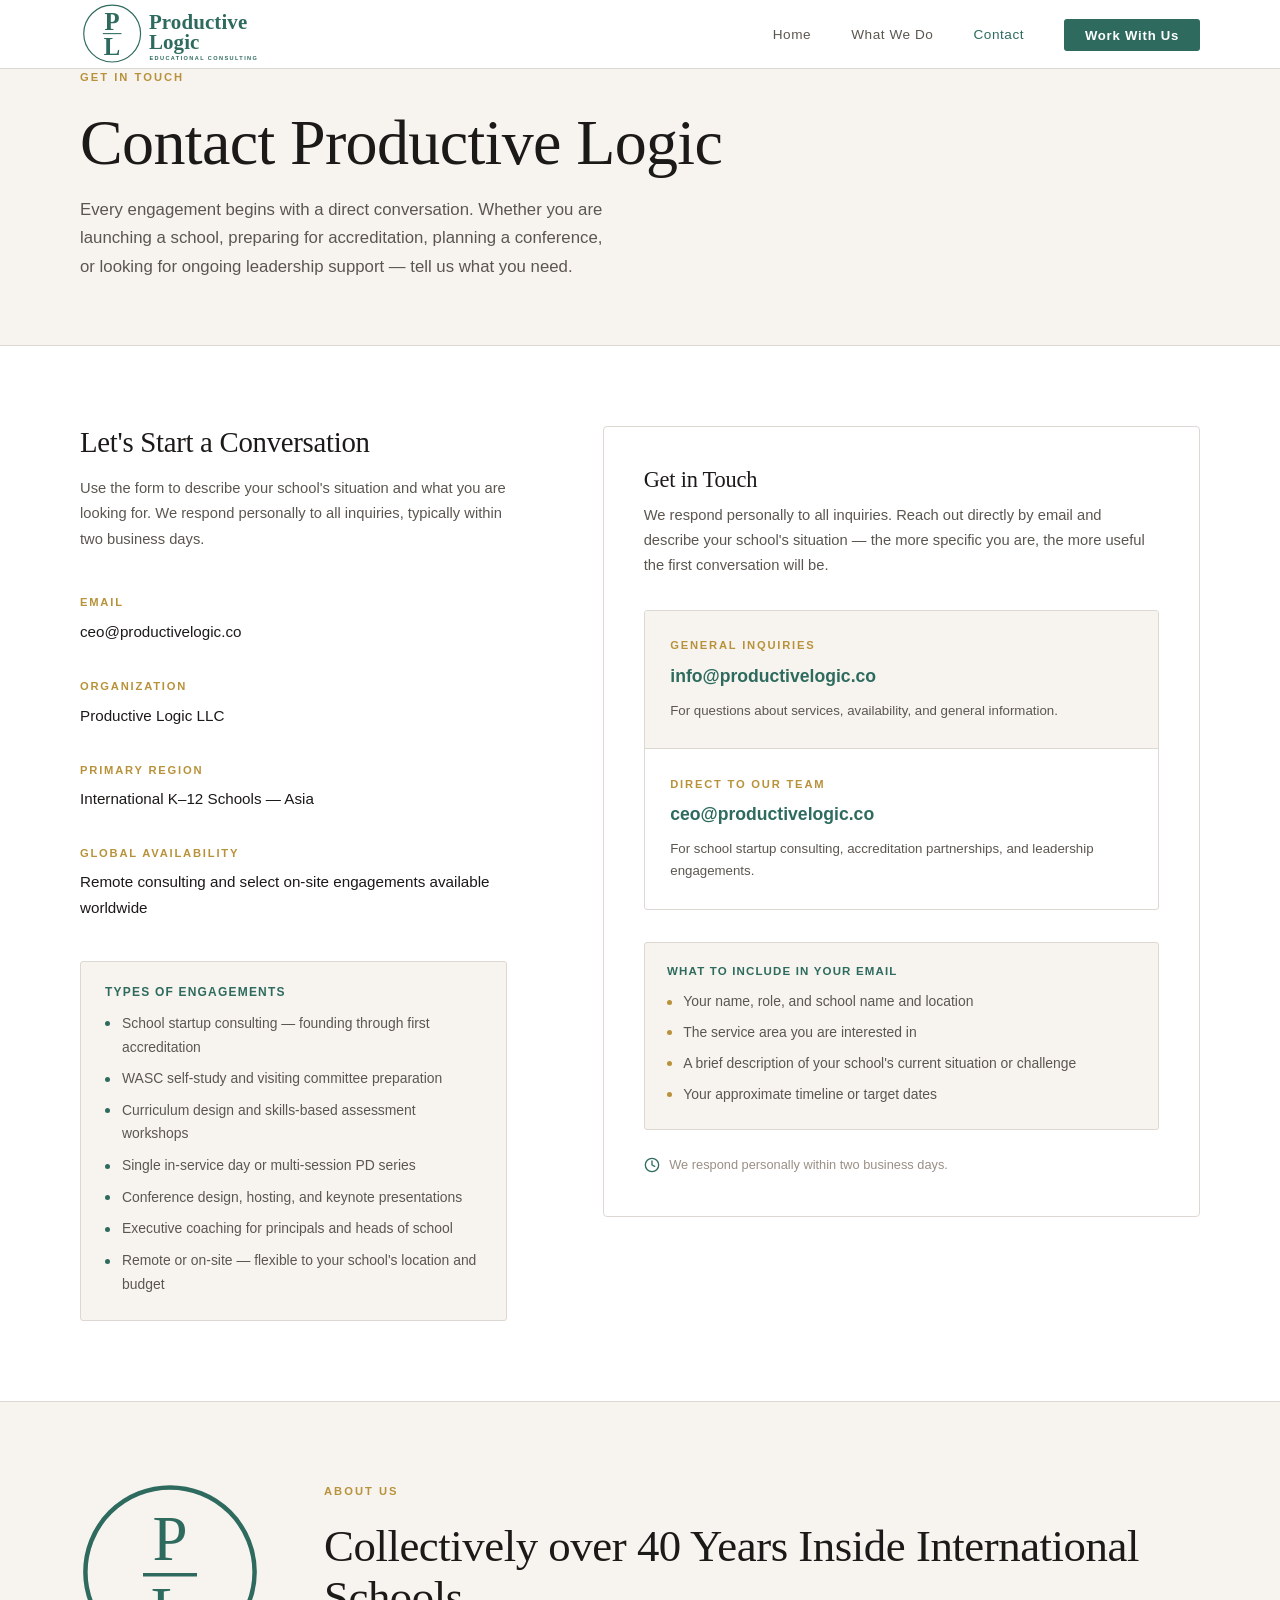
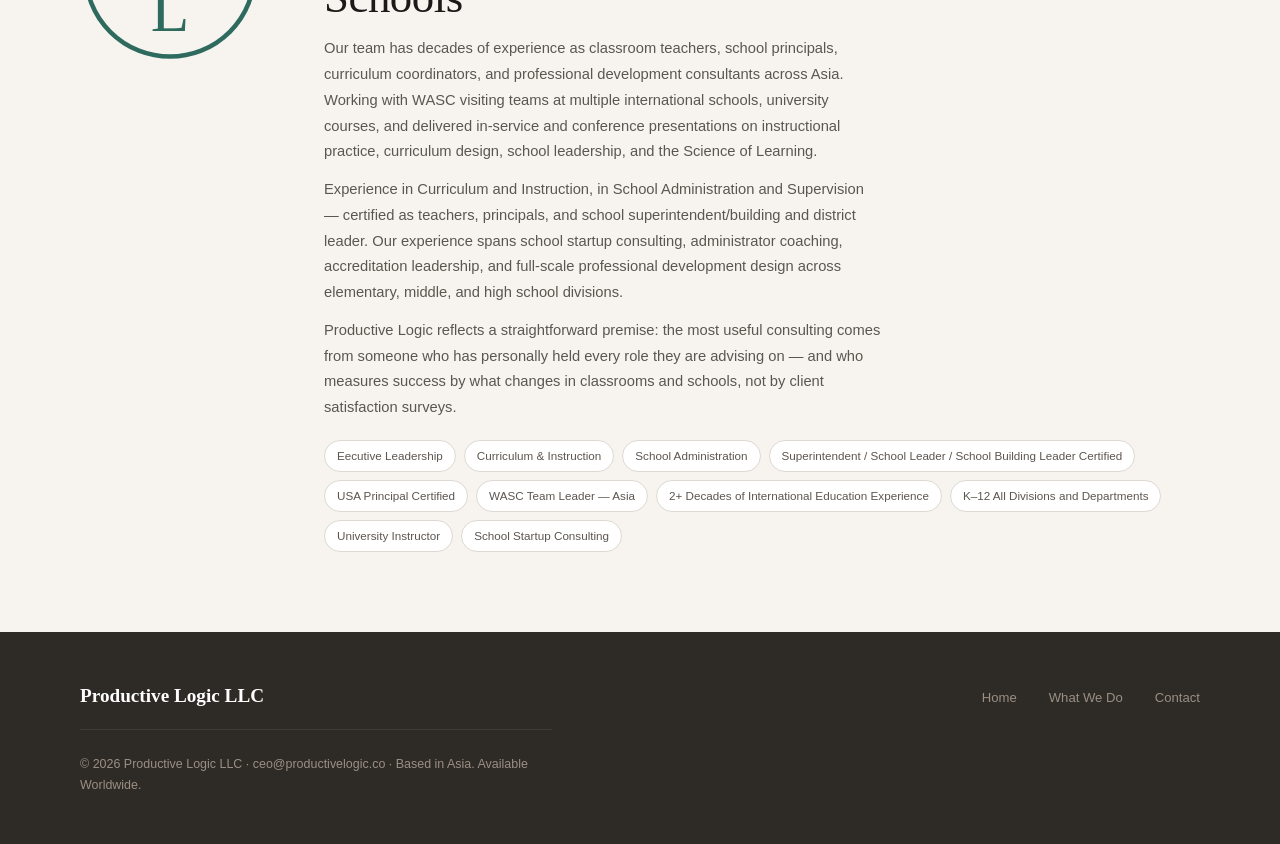
==== commit 76ece257: "Update contact.html" ====
--- a/contact.html
+++ b/contact.html
@@ -582,14 +582,14 @@
           </p>
 
           <div class="credential-pills">
-            <span class="pill">Ed.D.</span>
-            <span class="pill">M.S. Curriculum &amp; Instruction</span>
-            <span class="pill">M.S. School Administration</span>
-            <span class="pill">NYS Superintendent Certified</span>
-            <span class="pill">NYS Principal Certified</span>
+            <span class="pill">Eecutive Leadership</span>
+            <span class="pill">Curriculum &amp; Instruction</span>
+            <span class="pill">School Administration</span>
+            <span class="pill">Superintendent / School Leader / School Building Leader Certified</span>
+            <span class="pill">USA Principal Certified</span>
             <span class="pill">WASC Team Leader — Asia</span>
-            <span class="pill">26 Years International Education</span>
-            <span class="pill">K–12 All Divisions</span>
+            <span class="pill">2+ Decades of International Education Experience</span>
+            <span class="pill">K–12 All Divisions and Departments</span>
             <span class="pill">University Instructor</span>
             <span class="pill">School Startup Consulting</span>
           </div>
